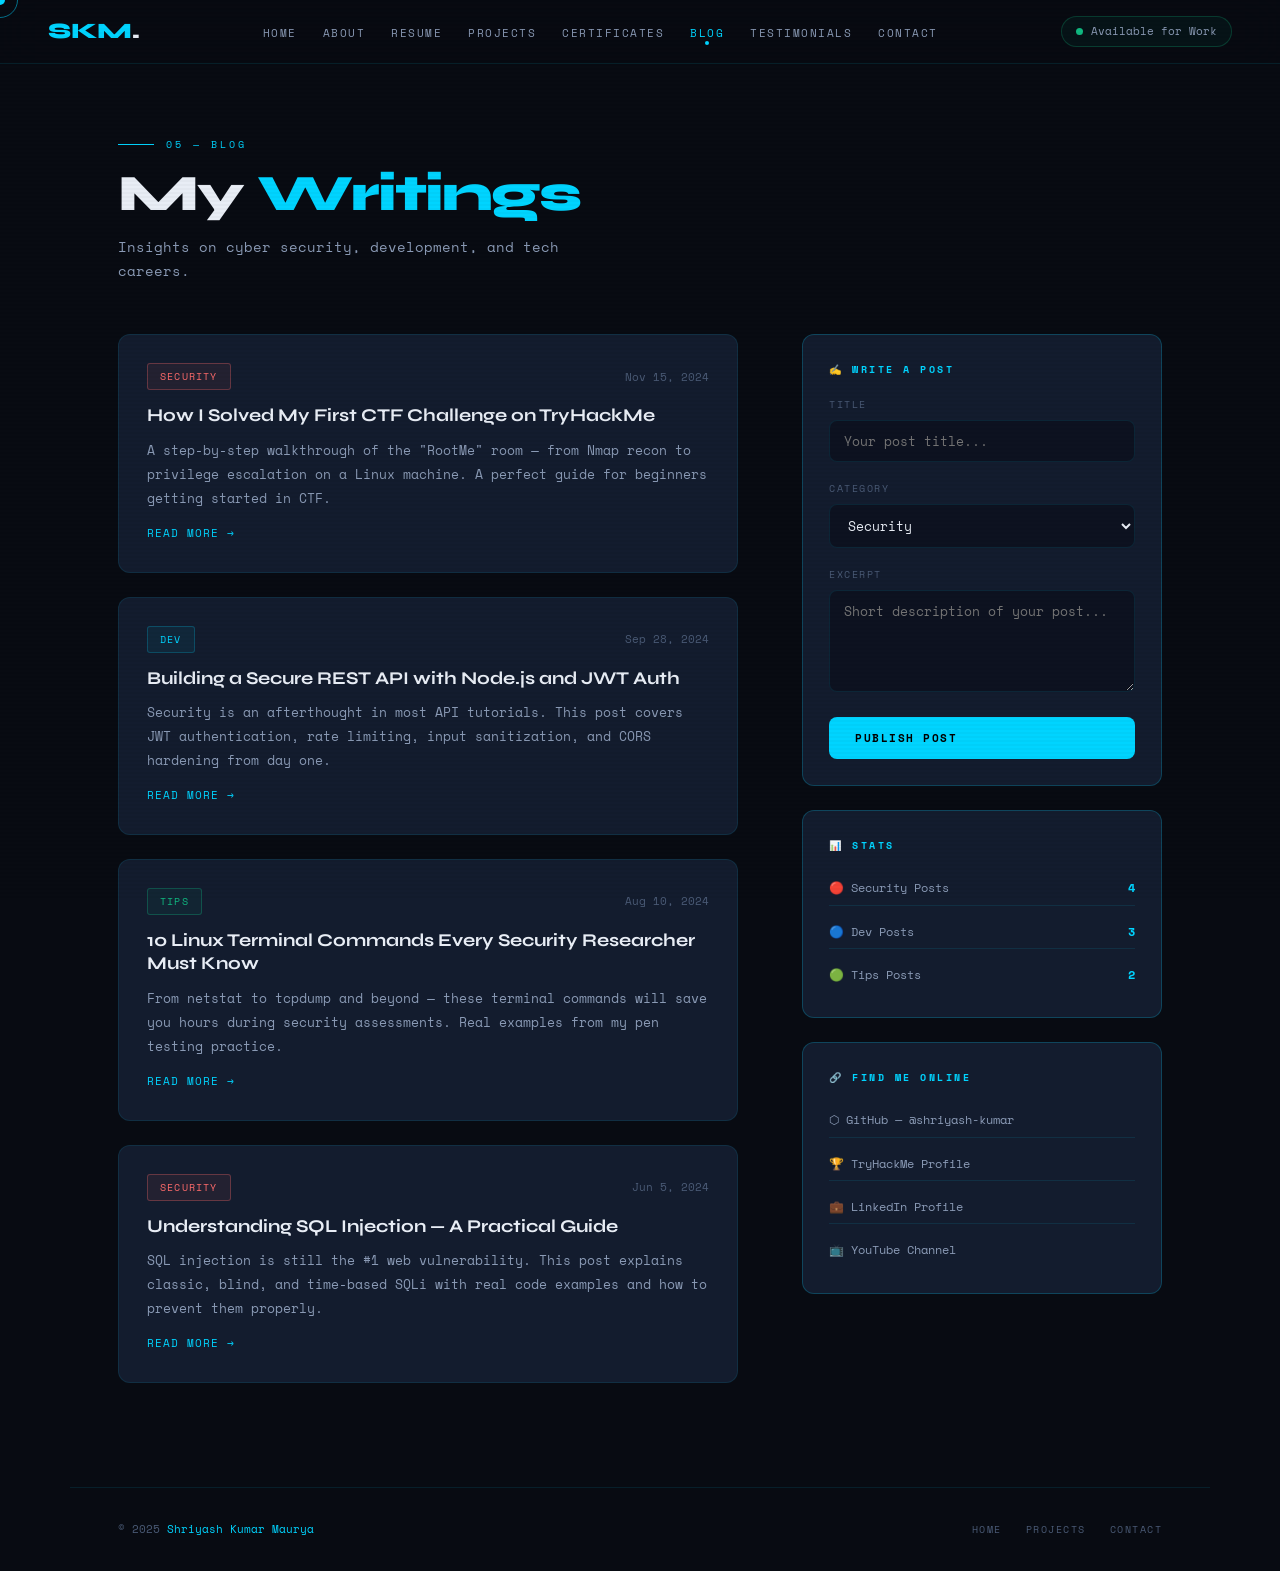
==== pages/blog.html @ 65aac29c "Initial commit" ====
<!DOCTYPE html>
<html lang="en">
<head>
  <meta charset="UTF-8">
  <meta name="viewport" content="width=device-width, initial-scale=1.0">
  <title>Blog — Shriyash Kumar Maurya</title>
  <link rel="stylesheet" href="../css/variables.css">
  <link rel="stylesheet" href="../css/layout.css">
  <link rel="stylesheet" href="../css/pages.css">
</head>
<body data-page="blog">

  <div id="cursor"></div>
  <div id="cursor-ring"></div>

  <nav class="navbar">
    <a class="nav-logo" href="../index.html">SKM<span>.</span></a>
    <ul class="nav-menu" id="nav-menu">
      <li><a href="../index.html"       data-page="home">Home</a></li>
      <li><a href="about.html"          data-page="about">About</a></li>
      <li><a href="resume.html"         data-page="resume">Resume</a></li>
      <li><a href="projects.html"       data-page="projects">Projects</a></li>
      <li><a href="certificates.html"   data-page="certificates">Certificates</a></li>
      <li><a href="blog.html"           data-page="blog">Blog</a></li>
      <li><a href="testimonials.html"   data-page="testimonials">Testimonials</a></li>
      <li><a href="contact.html"        data-page="contact">Contact</a></li>
    </ul>
    <div class="nav-right">
      <div class="nav-status"><div class="status-dot"></div>Available for Work</div>
      <button class="nav-hamburger" id="nav-toggle"><span></span><span></span><span></span></button>
    </div>
  </nav>

  <div class="page-wrapper">
    <div class="container">

      <div class="section-head reveal">
        <div class="section-eyebrow">05 — Blog</div>
        <h1 class="section-title">My <em>Writings</em></h1>
        <p class="section-sub">Insights on cyber security, development, and tech careers.</p>
      </div>

      <div class="blog-layout">

        <!-- Posts -->
        <div>
          <div class="blog-list">

            <article class="blog-card reveal">
              <div class="blog-meta">
                <span class="blog-cat security">Security</span>
                <span class="blog-date">Nov 15, 2024</span>
              </div>
              <h3 class="blog-title">How I Solved My First CTF Challenge on TryHackMe</h3>
              <p class="blog-excerpt">A step-by-step walkthrough of the "RootMe" room — from Nmap recon to privilege escalation on a Linux machine. A perfect guide for beginners getting started in CTF.</p>
              <span class="read-link">Read More →</span>
            </article>

            <article class="blog-card reveal delay-1">
              <div class="blog-meta">
                <span class="blog-cat dev">Dev</span>
                <span class="blog-date">Sep 28, 2024</span>
              </div>
              <h3 class="blog-title">Building a Secure REST API with Node.js and JWT Auth</h3>
              <p class="blog-excerpt">Security is an afterthought in most API tutorials. This post covers JWT authentication, rate limiting, input sanitization, and CORS hardening from day one.</p>
              <span class="read-link">Read More →</span>
            </article>

            <article class="blog-card reveal delay-2">
              <div class="blog-meta">
                <span class="blog-cat tips">Tips</span>
                <span class="blog-date">Aug 10, 2024</span>
              </div>
              <h3 class="blog-title">10 Linux Terminal Commands Every Security Researcher Must Know</h3>
              <p class="blog-excerpt">From netstat to tcpdump and beyond — these terminal commands will save you hours during security assessments. Real examples from my pen testing practice.</p>
              <span class="read-link">Read More →</span>
            </article>

            <article class="blog-card reveal">
              <div class="blog-meta">
                <span class="blog-cat security">Security</span>
                <span class="blog-date">Jun 5, 2024</span>
              </div>
              <h3 class="blog-title">Understanding SQL Injection — A Practical Guide</h3>
              <p class="blog-excerpt">SQL injection is still the #1 web vulnerability. This post explains classic, blind, and time-based SQLi with real code examples and how to prevent them properly.</p>
              <span class="read-link">Read More →</span>
            </article>

            <!-- Dynamic posts from localStorage -->
            <div id="dynamic-posts"></div>

          </div>
        </div>

        <!-- Sidebar -->
        <aside class="blog-sidebar">

          <!-- Write a Post -->
          <div class="sidebar-panel reveal">
            <h4>✍ Write a Post</h4>
            <form id="blog-form">
              <div class="form-group">
                <label>Title</label>
                <input type="text" id="b-title" placeholder="Your post title...">
              </div>
              <div class="form-group">
                <label>Category</label>
                <select id="b-cat">
                  <option value="security">Security</option>
                  <option value="dev">Dev</option>
                  <option value="tips">Tips</option>
                </select>
              </div>
              <div class="form-group">
                <label>Excerpt</label>
                <textarea id="b-excerpt" rows="4" placeholder="Short description of your post..."></textarea>
              </div>
              <button type="submit" class="btn btn-primary" style="width:100%">Publish Post</button>
            </form>
          </div>

          <!-- Stats -->
          <div class="sidebar-panel reveal delay-1">
            <h4>📊 Stats</h4>
            <div class="blog-stats">
              <div class="bstat"><span>🔴 Security Posts</span><span class="bstat-count">4</span></div>
              <div class="bstat"><span>🔵 Dev Posts</span>     <span class="bstat-count">3</span></div>
              <div class="bstat"><span>🟢 Tips Posts</span>    <span class="bstat-count">2</span></div>
            </div>
          </div>

          <!-- Links -->
          <div class="sidebar-panel reveal delay-2">
            <h4>🔗 Find Me Online</h4>
            <div class="sidebar-links">
              <a href="#">⬡ GitHub — @shriyash-kumar</a>
              <a href="#">🏆 TryHackMe Profile</a>
              <a href="#">💼 LinkedIn Profile</a>
              <a href="#">📺 YouTube Channel</a>
            </div>
          </div>

        </aside>
      </div>
    </div>

    <footer class="site-footer">
      <p class="footer-copy">© 2025 <strong>Shriyash Kumar Maurya</strong></p>
      <nav class="footer-nav">
        <a href="../index.html">Home</a>
        <a href="projects.html">Projects</a>
        <a href="contact.html">Contact</a>
      </nav>
    </footer>
  </div>

  <div id="toast"></div>
  <script src="../js/main.js"></script>
  <script src="../js/blog.js"></script>
</body>
</html>
---- css/variables.css ----
/* ========================================
   VARIABLES.CSS — Design Tokens & Root
   Shriyash Kumar Maurya Portfolio
   ======================================== */

@import url('https://fonts.googleapis.com/css2?family=Space+Mono:ital,wght@0,400;0,700;1,400&family=Syne:wght@400;600;700;800&display=swap');

:root {
  /* Colors */
  --bg:        #080b12;
  --bg2:       #0d1220;
  --bg3:       #111827;
  --surface:   #131c2e;
  --surface2:  #1a2540;
  --surface3:  #212f4a;

  --accent:    #00d4ff;
  --accent2:   #7c3aed;
  --accent3:   #10b981;
  --accent4:   #f59e0b;
  --danger:    #ff6b6b;

  --text:      #e8edf5;
  --text2:     #8a9ab5;
  --text3:     #4a5a75;
  --text4:     #2a3a55;

  --border:    rgba(0, 212, 255, 0.10);
  --border2:   rgba(0, 212, 255, 0.22);
  --border3:   rgba(0, 212, 255, 0.40);

  --glow-sm:   0 0 20px rgba(0,212,255,0.10);
  --glow:      0 0 40px rgba(0,212,255,0.15);
  --glow-lg:   0 0 80px rgba(0,212,255,0.20);

  /* Typography */
  --font-head: 'Syne', sans-serif;
  --font-mono: 'Space Mono', monospace;

  /* Spacing */
  --nav-h:   64px;
  --radius:  8px;
  --radius2: 12px;

  /* Transitions */
  --t-fast:  0.15s ease;
  --t-med:   0.25s ease;
  --t-slow:  0.5s ease;
}

*, *::before, *::after {
  margin: 0;
  padding: 0;
  box-sizing: border-box;
}

html {
  scroll-behavior: smooth;
  font-size: 14px;
}

body {
  background: var(--bg);
  color: var(--text);
  font-family: var(--font-mono);
  line-height: 1.7;
  overflow-x: hidden;
  cursor: none;
  min-height: 100vh;
}

/* Scanline overlay */
body::after {
  content: '';
  position: fixed;
  inset: 0;
  background: repeating-linear-gradient(
    0deg,
    transparent, transparent 2px,
    rgba(0,0,0,0.025) 2px, rgba(0,0,0,0.025) 4px
  );
  pointer-events: none;
  z-index: 9990;
}

a { text-decoration: none; color: inherit; }
ul, ol { list-style: none; }
button { font-family: var(--font-mono); cursor: none; }
img { max-width: 100%; display: block; }
input, textarea, select { font-family: var(--font-mono); }

::selection {
  background: rgba(0, 212, 255, 0.25);
  color: var(--accent);
}

::-webkit-scrollbar { width: 5px; }
::-webkit-scrollbar-track { background: var(--bg); }
::-webkit-scrollbar-thumb { background: var(--surface2); border-radius: 4px; }
::-webkit-scrollbar-thumb:hover { background: var(--border2); }
---- css/layout.css ----
/* ========================================
   LAYOUT.CSS — Nav, Footer, Shared Layout
   ======================================== */

/* ---- Custom Cursor ---- */
#cursor {
  width: 10px;
  height: 10px;
  background: var(--accent);
  border-radius: 50%;
  position: fixed;
  top: 0; left: 0;
  pointer-events: none;
  z-index: 9999;
  transform: translate(-50%, -50%);
}

#cursor-ring {
  width: 36px;
  height: 36px;
  border: 1.5px solid rgba(0, 212, 255, 0.5);
  border-radius: 50%;
  position: fixed;
  top: 0; left: 0;
  pointer-events: none;
  z-index: 9998;
  transform: translate(-50%, -50%);
  transition: width 0.2s, height 0.2s, border-color 0.2s;
}

#cursor-ring.hover {
  width: 52px;
  height: 52px;
  border-color: var(--accent);
}

/* ---- Navigation ---- */
.navbar {
  position: fixed;
  top: 0; left: 0; right: 0;
  z-index: 500;
  height: var(--nav-h);
  background: rgba(8, 11, 18, 0.88);
  backdrop-filter: blur(24px);
  border-bottom: 1px solid var(--border);
  display: flex;
  align-items: center;
  justify-content: space-between;
  padding: 0 48px;
}

.nav-logo {
  font-family: var(--font-head);
  font-size: 22px;
  font-weight: 800;
  letter-spacing: -0.5px;
  color: var(--accent);
}
.nav-logo span { color: var(--text); }

.nav-menu {
  display: flex;
  align-items: center;
  gap: 2px;
}

.nav-menu a {
  font-size: 11px;
  letter-spacing: 1.5px;
  text-transform: uppercase;
  color: var(--text2);
  padding: 8px 12px;
  border-radius: var(--radius);
  transition: color var(--t-fast), background var(--t-fast);
  position: relative;
  white-space: nowrap;
}
.nav-menu a:hover { color: var(--accent); background: rgba(0,212,255,0.06); }
.nav-menu a.active { color: var(--accent); }
.nav-menu a.active::after {
  content: '';
  position: absolute;
  bottom: 4px; left: 50%;
  transform: translateX(-50%);
  width: 4px; height: 4px;
  border-radius: 50%;
  background: var(--accent);
}

.nav-right {
  display: flex;
  align-items: center;
  gap: 16px;
}

.nav-status {
  display: flex;
  align-items: center;
  gap: 8px;
  font-size: 11px;
  color: var(--text2);
  border: 1px solid rgba(16,185,129,0.25);
  padding: 5px 14px;
  border-radius: 100px;
  background: rgba(16,185,129,0.05);
}

.status-dot {
  width: 7px; height: 7px;
  border-radius: 50%;
  background: var(--accent3);
  animation: statusPulse 2.2s infinite;
}

@keyframes statusPulse {
  0%, 100% { opacity: 1; box-shadow: 0 0 0 0 rgba(16,185,129,0.5); }
  50%       { opacity: 0.8; box-shadow: 0 0 0 5px rgba(16,185,129,0); }
}

.nav-hamburger {
  display: none;
  flex-direction: column;
  gap: 5px;
  cursor: none;
  padding: 6px;
}
.nav-hamburger span {
  display: block;
  width: 22px; height: 1.5px;
  background: var(--text2);
  transition: all var(--t-med);
}

/* ---- Page Wrapper ---- */
.page-wrapper {
  padding-top: var(--nav-h);
  min-height: 100vh;
  position: relative;
  z-index: 1;
}

/* ---- Container ---- */
.container {
  max-width: 1140px;
  margin: 0 auto;
  padding: 0 48px;
}

/* ---- Section Headers ---- */
.section-head {
  padding: 72px 0 52px;
}
.section-eyebrow {
  display: flex;
  align-items: center;
  gap: 12px;
  font-size: 10px;
  letter-spacing: 3px;
  text-transform: uppercase;
  color: var(--accent);
  margin-bottom: 14px;
}
.section-eyebrow::before {
  content: '';
  display: block;
  width: 36px; height: 1px;
  background: var(--accent);
}
.section-title {
  font-family: var(--font-head);
  font-size: clamp(34px, 4vw, 54px);
  font-weight: 800;
  letter-spacing: -2px;
  line-height: 1.05;
  color: var(--text);
}
.section-title em {
  font-style: normal;
  color: var(--accent);
}
.section-sub {
  margin-top: 14px;
  font-size: 14px;
  color: var(--text2);
  max-width: 480px;
}

/* ---- Buttons ---- */
.btn {
  display: inline-flex;
  align-items: center;
  gap: 8px;
  font-family: var(--font-mono);
  font-size: 11px;
  font-weight: 700;
  letter-spacing: 1.5px;
  text-transform: uppercase;
  padding: 13px 26px;
  border-radius: var(--radius);
  border: none;
  cursor: none;
  transition: all var(--t-med);
  white-space: nowrap;
}
.btn-primary {
  background: var(--accent);
  color: #000;
}
.btn-primary:hover {
  background: #33ddff;
  transform: translateY(-2px);
  box-shadow: 0 8px 28px rgba(0,212,255,0.30);
}
.btn-ghost {
  background: transparent;
  color: var(--text);
  border: 1px solid var(--border2);
}
.btn-ghost:hover {
  border-color: var(--accent);
  color: var(--accent);
  background: rgba(0,212,255,0.05);
}
.btn-danger {
  background: transparent;
  color: var(--danger);
  border: 1px solid rgba(255,107,107,0.3);
}
.btn-danger:hover { background: rgba(255,107,107,0.08); }

/* ---- Cards ---- */
.card {
  background: var(--surface);
  border: 1px solid var(--border);
  border-radius: var(--radius2);
  padding: 28px;
  transition: border-color var(--t-med), box-shadow var(--t-med), transform var(--t-med);
}
.card:hover {
  border-color: var(--border2);
  box-shadow: var(--glow-sm);
}
.card-lift:hover {
  transform: translateY(-4px);
  box-shadow: 0 20px 60px rgba(0,212,255,0.10);
}

/* ---- Form Elements ---- */
.form-group { margin-bottom: 18px; }
.form-group label {
  display: block;
  font-size: 10px;
  letter-spacing: 1.5px;
  text-transform: uppercase;
  color: var(--text3);
  margin-bottom: 7px;
}
.form-group input,
.form-group textarea,
.form-group select {
  width: 100%;
  background: var(--bg2);
  border: 1px solid var(--border);
  border-radius: var(--radius);
  padding: 10px 14px;
  color: var(--text);
  font-family: var(--font-mono);
  font-size: 13px;
  outline: none;
  transition: border-color var(--t-fast);
  resize: vertical;
}
.form-group input:focus,
.form-group textarea:focus,
.form-group select:focus { border-color: var(--accent); }
.form-group select option { background: var(--bg2); }
.form-row { display: grid; grid-template-columns: 1fr 1fr; gap: 18px; }

/* ---- Tags & Chips ---- */
.chip {
  display: inline-block;
  font-size: 10px;
  letter-spacing: 0.5px;
  padding: 4px 12px;
  border-radius: 4px;
  border: 1px solid var(--border);
  color: var(--text3);
  background: var(--surface2);
  transition: all var(--t-fast);
}
.chip:hover { border-color: var(--accent); color: var(--accent); }
.chip-purple { border-color: rgba(124,58,237,0.35); color: var(--accent2); background: rgba(124,58,237,0.06); }
.chip-red    { border-color: rgba(255,107,107,0.3); color: var(--danger); background: rgba(255,107,107,0.05); }
.chip-green  { border-color: rgba(16,185,129,0.3); color: var(--accent3); background: rgba(16,185,129,0.05); }
.chip-cyan   { border-color: var(--border2); color: var(--accent); background: rgba(0,212,255,0.05); }

/* ---- Notification Toast ---- */
#toast {
  position: fixed;
  bottom: 32px; right: 32px;
  background: var(--surface);
  border: 1px solid var(--accent3);
  border-radius: var(--radius2);
  padding: 14px 22px;
  font-size: 12px;
  color: var(--text);
  z-index: 9000;
  opacity: 0;
  transform: translateY(12px);
  pointer-events: none;
  transition: all 0.3s;
}
#toast.show { opacity: 1; transform: translateY(0); }
#toast::before { content: '✓  '; color: var(--accent3); }

/* ---- Scroll Reveal ---- */
.reveal {
  opacity: 0;
  transform: translateY(24px);
  transition: opacity 0.6s ease, transform 0.6s ease;
}
.reveal.delay-1 { transition-delay: 0.1s; }
.reveal.delay-2 { transition-delay: 0.2s; }
.reveal.delay-3 { transition-delay: 0.3s; }
.reveal.delay-4 { transition-delay: 0.4s; }
.reveal.visible { opacity: 1; transform: none; }

/* ---- Footer ---- */
.site-footer {
  border-top: 1px solid var(--border);
  padding: 32px 48px;
  display: flex;
  justify-content: space-between;
  align-items: center;
  max-width: 1140px;
  margin: 0 auto;
  position: relative;
  z-index: 1;
}
.footer-copy { font-size: 11px; color: var(--text3); }
.footer-copy strong { color: var(--accent); font-weight: 400; }
.footer-nav { display: flex; gap: 24px; }
.footer-nav a {
  font-size: 10px;
  letter-spacing: 1.5px;
  text-transform: uppercase;
  color: var(--text3);
  transition: color var(--t-fast);
}
.footer-nav a:hover { color: var(--accent); }

/* ---- Responsive ---- */
@media (max-width: 900px) {
  .navbar { padding: 0 24px; }
  .nav-menu { display: none; }
  .nav-menu.open {
    display: flex;
    flex-direction: column;
    position: fixed;
    top: var(--nav-h); left: 0; right: 0;
    background: var(--bg2);
    border-bottom: 1px solid var(--border);
    padding: 16px 24px;
    gap: 4px;
    z-index: 499;
  }
  .nav-hamburger { display: flex; }
  .container { padding: 0 24px; }
  .site-footer { padding: 24px; flex-direction: column; gap: 12px; }
  .form-row { grid-template-columns: 1fr; }
}
---- css/pages.css ----
/* ========================================
   PAGES.CSS — Resume, Projects, Certs,
               Blog, Testimonials, Contact
   ======================================== */

/* ==================
   RESUME PAGE
   ================== */

.resume-download-row {
  margin-bottom: 48px;
  display: flex;
  align-items: center;
  gap: 16px;
}
.download-badge {
  font-size: 11px;
  color: var(--text3);
  padding: 6px 14px;
  border: 1px solid var(--border);
  border-radius: var(--radius);
}

.resume-cols {
  display: grid;
  grid-template-columns: 1fr 1fr;
  gap: 64px;
  padding-bottom: 80px;
}

.resume-section { margin-bottom: 52px; }

.rs-heading {
  font-family: var(--font-head);
  font-size: 12px;
  font-weight: 700;
  letter-spacing: 2.5px;
  text-transform: uppercase;
  color: var(--accent);
  display: flex;
  align-items: center;
  gap: 10px;
  padding-bottom: 14px;
  border-bottom: 1px solid var(--border);
  margin-bottom: 28px;
}
.rs-heading svg {
  width: 15px; height: 15px;
  stroke: var(--accent);
  fill: none;
  stroke-width: 2;
  flex-shrink: 0;
}

/* Timeline entries */
.entry {
  position: relative;
  padding: 0 0 32px 22px;
  border-left: 1px solid var(--border);
}
.entry:last-child { padding-bottom: 0; }
.entry::before {
  content: '';
  position: absolute;
  left: -4px; top: 5px;
  width: 8px; height: 8px;
  border-radius: 50%;
  background: var(--bg);
  border: 2px solid var(--accent);
  transition: background var(--t-fast);
}
.entry:hover::before { background: var(--accent); }

.entry-date  { font-size: 10px; color: var(--accent); letter-spacing: 1.5px; text-transform: uppercase; margin-bottom: 6px; }
.entry-title { font-family: var(--font-head); font-size: 17px; font-weight: 700; color: var(--text); margin-bottom: 4px; }
.entry-org   { font-size: 12px; color: var(--accent2); margin-bottom: 10px; }
.entry-desc  { font-size: 12px; color: var(--text2); line-height: 1.85; }
.entry-chips { display: flex; flex-wrap: wrap; gap: 6px; margin-top: 10px; }

/* Skill cloud */
.skill-cloud-group { margin-bottom: 22px; }
.skill-cloud-label {
  font-size: 10px;
  letter-spacing: 1.5px;
  text-transform: uppercase;
  color: var(--text3);
  margin-bottom: 10px;
}
.chip-cloud { display: flex; flex-wrap: wrap; gap: 7px; }

/* ==================
   PROJECTS PAGE
   ================== */

.projects-filter {
  display: flex;
  gap: 8px;
  flex-wrap: wrap;
  margin-bottom: 40px;
}
.filter-btn {
  font-family: var(--font-mono);
  font-size: 11px;
  letter-spacing: 1px;
  text-transform: uppercase;
  padding: 7px 16px;
  border-radius: var(--radius);
  border: 1px solid var(--border);
  background: transparent;
  color: var(--text3);
  cursor: none;
  transition: all var(--t-fast);
}
.filter-btn:hover,
.filter-btn.active {
  border-color: var(--accent);
  color: var(--accent);
  background: rgba(0,212,255,0.06);
}

.projects-grid {
  display: grid;
  grid-template-columns: repeat(auto-fill, minmax(320px, 1fr));
  gap: 24px;
  padding-bottom: 80px;
}

.project-card {
  background: var(--surface);
  border: 1px solid var(--border);
  border-radius: var(--radius2);
  overflow: hidden;
  position: relative;
  transition: all 0.3s;
  display: flex;
  flex-direction: column;
}
.project-card:hover {
  border-color: var(--border2);
  transform: translateY(-5px);
  box-shadow: 0 24px 64px rgba(0,212,255,0.09);
}

.project-card-top {
  padding: 26px 26px 0;
  display: flex;
  justify-content: space-between;
  align-items: flex-start;
}
.project-icon {
  width: 46px; height: 46px;
  border-radius: 10px;
  display: flex;
  align-items: center;
  justify-content: center;
  font-size: 24px;
  margin-bottom: 18px;
}
.project-links { display: flex; gap: 8px; }
.proj-link {
  width: 32px; height: 32px;
  display: flex; align-items: center; justify-content: center;
  border: 1px solid var(--border);
  border-radius: var(--radius);
  color: var(--text3);
  font-size: 13px;
  transition: all var(--t-fast);
}
.proj-link:hover { border-color: var(--accent); color: var(--accent); }

.project-card-body {
  padding: 0 26px 26px;
  flex: 1;
  display: flex;
  flex-direction: column;
}
.project-title {
  font-family: var(--font-head);
  font-size: 18px;
  font-weight: 700;
  color: var(--text);
  margin-bottom: 10px;
}
.project-desc {
  font-size: 13px;
  color: var(--text2);
  line-height: 1.85;
  flex: 1;
  margin-bottom: 18px;
}
.project-stack { display: flex; flex-wrap: wrap; gap: 6px; }

.featured-label {
  position: absolute;
  top: 0; right: 24px;
  font-size: 9px;
  letter-spacing: 1.5px;
  text-transform: uppercase;
  color: var(--accent);
  background: rgba(0,212,255,0.08);
  border: 1px solid var(--border2);
  border-top: none;
  padding: 5px 12px 6px;
  border-radius: 0 0 6px 6px;
}

/* ==================
   CERTIFICATES PAGE
   ================== */

.certs-grid {
  display: grid;
  grid-template-columns: repeat(auto-fill, minmax(270px, 1fr));
  gap: 24px;
  padding-bottom: 80px;
}

.cert-card {
  background: var(--surface);
  border: 1px solid var(--border);
  border-radius: var(--radius2);
  padding: 28px;
  position: relative;
  overflow: hidden;
  transition: all 0.3s;
}
.cert-card::before {
  content: '';
  position: absolute;
  top: 0; left: 0; right: 0;
  height: 2px;
  background: linear-gradient(90deg, var(--accent2), var(--accent));
}
.cert-card:hover {
  border-color: var(--border2);
  transform: translateY(-4px);
  box-shadow: 0 16px 48px rgba(0,212,255,0.08);
}

.cert-logo {
  width: 50px; height: 50px;
  border-radius: 10px;
  background: var(--surface2);
  border: 1px solid var(--border);
  display: flex; align-items: center; justify-content: center;
  font-size: 24px;
  margin-bottom: 20px;
}
.cert-title {
  font-family: var(--font-head);
  font-size: 15px;
  font-weight: 700;
  color: var(--text);
  margin-bottom: 8px;
  line-height: 1.35;
}
.cert-issuer { font-size: 12px; color: var(--accent2); margin-bottom: 10px; }
.cert-date   { font-size: 11px; color: var(--text3); letter-spacing: 0.5px; }
.cert-id {
  display: inline-block;
  margin-top: 16px;
  font-size: 10px;
  color: var(--accent);
  letter-spacing: 1px;
  padding: 4px 12px;
  border: 1px solid var(--border2);
  border-radius: 3px;
  background: rgba(0,212,255,0.04);
}

/* ==================
   BLOG PAGE
   ================== */

.blog-layout {
  display: grid;
  grid-template-columns: 1fr 360px;
  gap: 64px;
  padding-bottom: 80px;
  align-items: start;
}

.blog-list { display: flex; flex-direction: column; gap: 24px; }

.blog-card {
  background: var(--surface);
  border: 1px solid var(--border);
  border-radius: var(--radius2);
  padding: 28px;
  cursor: none;
  transition: all 0.25s;
}
.blog-card:hover {
  border-color: var(--border2);
  box-shadow: 0 12px 36px rgba(0,212,255,0.07);
}

.blog-meta {
  display: flex;
  align-items: center;
  gap: 12px;
  margin-bottom: 14px;
}
.blog-cat {
  font-size: 10px;
  letter-spacing: 1.2px;
  text-transform: uppercase;
  padding: 4px 12px;
  border-radius: 3px;
  border: 1px solid;
}
.blog-cat.security { color: var(--danger);  border-color: rgba(255,107,107,0.3); background: rgba(255,107,107,0.07); }
.blog-cat.dev      { color: var(--accent);  border-color: var(--border2);        background: rgba(0,212,255,0.06);   }
.blog-cat.tips     { color: var(--accent3); border-color: rgba(16,185,129,0.3);  background: rgba(16,185,129,0.06);  }

.blog-date  { font-size: 11px; color: var(--text3); margin-left: auto; }
.blog-title {
  font-family: var(--font-head);
  font-size: 18px;
  font-weight: 700;
  color: var(--text);
  margin-bottom: 10px;
  line-height: 1.3;
}
.blog-excerpt { font-size: 13px; color: var(--text2); line-height: 1.85; }
.read-link {
  display: inline-flex;
  align-items: center;
  gap: 6px;
  margin-top: 14px;
  font-size: 11px;
  letter-spacing: 1px;
  text-transform: uppercase;
  color: var(--accent);
}

/* Blog sidebar */
.blog-sidebar { display: flex; flex-direction: column; gap: 24px; position: sticky; top: calc(var(--nav-h) + 24px); }

.sidebar-panel {
  background: var(--surface);
  border: 1px solid var(--border2);
  border-radius: var(--radius2);
  padding: 26px;
}
.sidebar-panel h4 {
  font-size: 10px;
  letter-spacing: 2.5px;
  text-transform: uppercase;
  color: var(--accent);
  margin-bottom: 18px;
}

.blog-stats { display: flex; flex-direction: column; gap: 10px; }
.bstat {
  display: flex;
  justify-content: space-between;
  font-size: 12px;
  color: var(--text2);
  padding: 6px 0;
  border-bottom: 1px solid var(--border);
}
.bstat:last-child { border-bottom: none; }
.bstat-count { color: var(--accent); font-weight: 700; }

.sidebar-links { display: flex; flex-direction: column; gap: 10px; }
.sidebar-links a {
  font-size: 12px;
  color: var(--text2);
  transition: color var(--t-fast);
  padding: 6px 0;
  border-bottom: 1px solid var(--border);
  display: flex; align-items: center; gap: 10px;
}
.sidebar-links a:last-child { border-bottom: none; }
.sidebar-links a:hover { color: var(--accent); }

/* ==================
   TESTIMONIALS PAGE
   ================== */

.testimonials-grid {
  display: grid;
  grid-template-columns: repeat(auto-fill, minmax(300px, 1fr));
  gap: 24px;
  margin-bottom: 52px;
}

.t-card {
  background: var(--surface);
  border: 1px solid var(--border);
  border-radius: var(--radius2);
  padding: 28px;
  transition: all 0.25s;
  position: relative;
}
.t-card:hover { border-color: var(--border2); }

.quote-mark {
  font-family: var(--font-head);
  font-size: 64px;
  line-height: 0.7;
  color: var(--accent);
  opacity: 0.25;
  margin-bottom: 16px;
}
.t-text {
  font-size: 13px;
  color: var(--text2);
  line-height: 1.9;
  font-style: italic;
  margin-bottom: 24px;
}
.t-author {
  display: flex;
  align-items: center;
  gap: 12px;
  padding-top: 18px;
  border-top: 1px solid var(--border);
}
.t-avatar {
  width: 42px; height: 42px;
  border-radius: 50%;
  display: flex;
  align-items: center;
  justify-content: center;
  font-family: var(--font-head);
  font-size: 15px;
  font-weight: 800;
  color: #fff;
  flex-shrink: 0;
}
.t-name { font-size: 13px; font-weight: 700; color: var(--text); }
.t-role { font-size: 11px; color: var(--text3); margin-top: 2px; }

.add-t-form {
  background: var(--surface);
  border: 1px solid var(--border2);
  border-radius: var(--radius2);
  padding: 36px;
  margin-bottom: 80px;
}
.add-t-form h3 {
  font-family: var(--font-head);
  font-size: 18px;
  color: var(--text);
  margin-bottom: 28px;
}

/* ==================
   CONTACT PAGE
   ================== */

.contact-layout {
  display: grid;
  grid-template-columns: 1fr 1fr;
  gap: 80px;
  padding-bottom: 80px;
}

.contact-intro p {
  color: var(--text2);
  font-size: 14px;
  line-height: 1.95;
  margin-bottom: 24px;
}

.contact-links { margin-top: 36px; display: flex; flex-direction: column; gap: 14px; }
.clink {
  display: flex;
  align-items: center;
  gap: 16px;
  padding: 16px 20px;
  background: var(--surface);
  border: 1px solid var(--border);
  border-radius: var(--radius2);
  transition: all 0.25s;
}
.clink:hover { border-color: var(--accent); box-shadow: var(--glow-sm); }
.clink-icon {
  width: 42px; height: 42px;
  border-radius: 10px;
  display: flex;
  align-items: center;
  justify-content: center;
  font-size: 18px;
  flex-shrink: 0;
}
.clink-icon.email    { background: rgba(124,58,237,0.14); }
.clink-icon.github   { background: rgba(0,212,255,0.10); }
.clink-icon.linkedin { background: rgba(0,119,181,0.14); }
.clink-icon.phone    { background: rgba(16,185,129,0.12); }
.clink-label { font-size: 10px; letter-spacing: 1.5px; text-transform: uppercase; color: var(--text3); }
.clink-value { font-size: 13px; color: var(--text); }

.contact-form-card {
  background: var(--surface);
  border: 1px solid var(--border);
  border-radius: var(--radius2);
  padding: 36px;
}
.contact-form-card h3 {
  font-family: var(--font-head);
  font-size: 20px;
  color: var(--text);
  margin-bottom: 30px;
}
.btn-send {
  width: 100%;
  padding: 14px;
  background: var(--accent);
  color: #000;
  border: none;
  border-radius: var(--radius);
  cursor: none;
  font-family: var(--font-mono);
  font-size: 12px;
  font-weight: 700;
  letter-spacing: 2px;
  text-transform: uppercase;
  transition: all var(--t-med);
  margin-top: 4px;
}
.btn-send:hover { background: #33ddff; transform: translateY(-1px); box-shadow: 0 8px 24px rgba(0,212,255,0.25); }

/* ---- Responsive ---- */
@media (max-width: 900px) {
  .resume-cols    { grid-template-columns: 1fr; gap: 0; }
  .blog-layout    { grid-template-columns: 1fr; }
  .blog-sidebar   { position: static; }
  .contact-layout { grid-template-columns: 1fr; gap: 40px; }
}
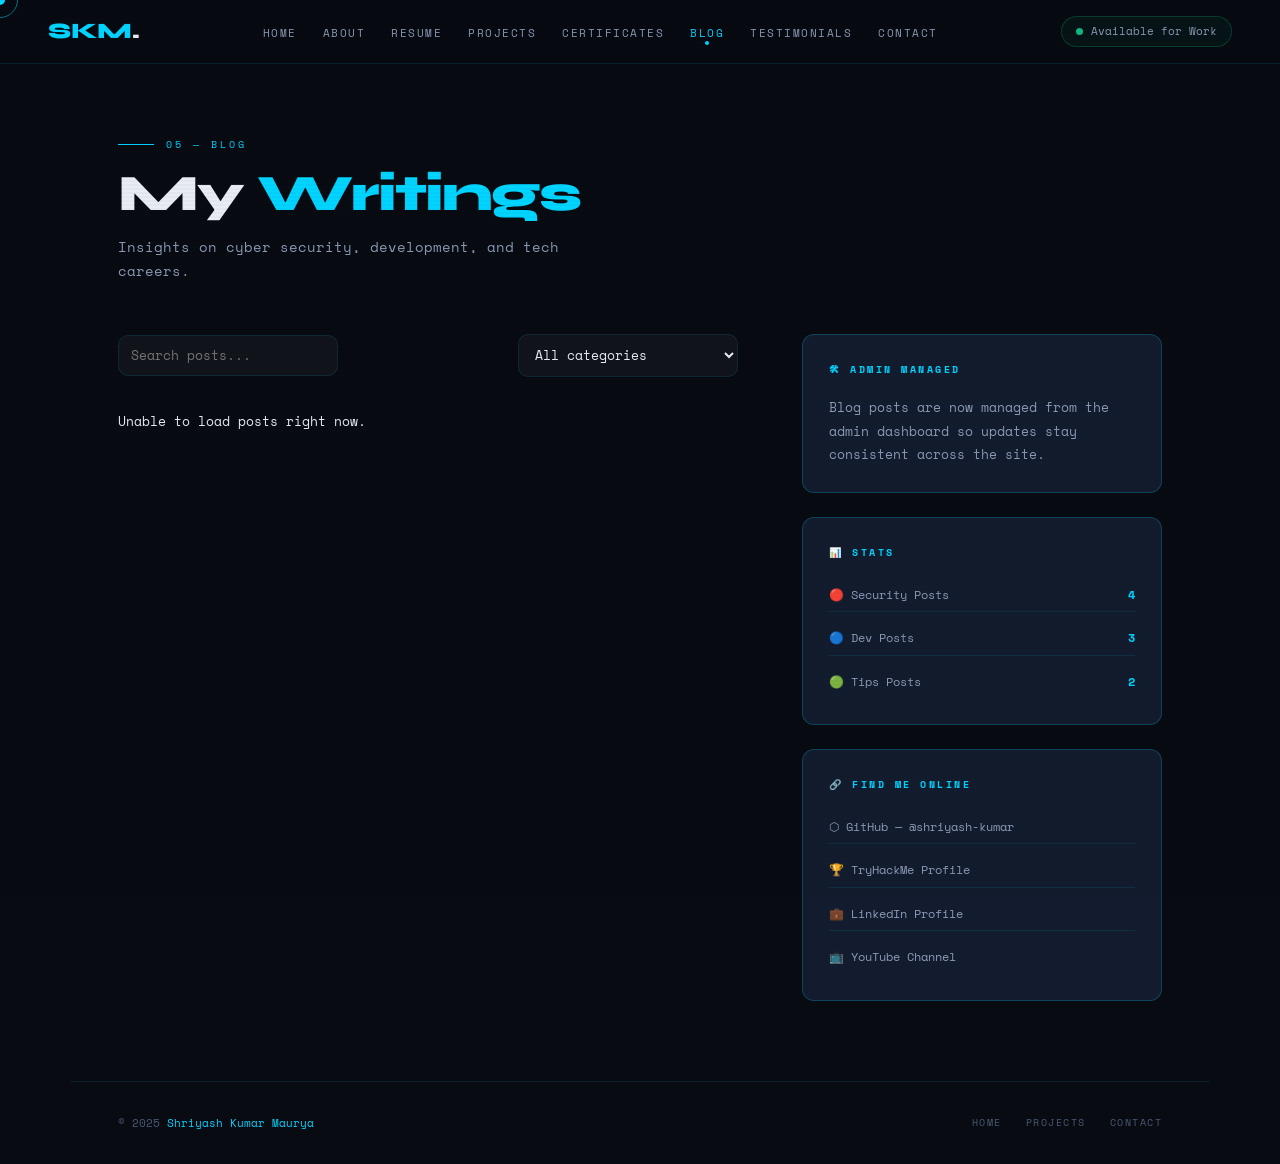
==== commit 1ad8a4a4: "Initial commit" ====
--- a/pages/blog.html
+++ b/pages/blog.html
@@ -44,79 +44,26 @@
 
         <!-- Posts -->
         <div>
-          <div class="blog-list">
-
-            <article class="blog-card reveal">
-              <div class="blog-meta">
-                <span class="blog-cat security">Security</span>
-                <span class="blog-date">Nov 15, 2024</span>
-              </div>
-              <h3 class="blog-title">How I Solved My First CTF Challenge on TryHackMe</h3>
-              <p class="blog-excerpt">A step-by-step walkthrough of the "RootMe" room — from Nmap recon to privilege escalation on a Linux machine. A perfect guide for beginners getting started in CTF.</p>
-              <span class="read-link">Read More →</span>
-            </article>
-
-            <article class="blog-card reveal delay-1">
-              <div class="blog-meta">
-                <span class="blog-cat dev">Dev</span>
-                <span class="blog-date">Sep 28, 2024</span>
-              </div>
-              <h3 class="blog-title">Building a Secure REST API with Node.js and JWT Auth</h3>
-              <p class="blog-excerpt">Security is an afterthought in most API tutorials. This post covers JWT authentication, rate limiting, input sanitization, and CORS hardening from day one.</p>
-              <span class="read-link">Read More →</span>
-            </article>
-
-            <article class="blog-card reveal delay-2">
-              <div class="blog-meta">
-                <span class="blog-cat tips">Tips</span>
-                <span class="blog-date">Aug 10, 2024</span>
-              </div>
-              <h3 class="blog-title">10 Linux Terminal Commands Every Security Researcher Must Know</h3>
-              <p class="blog-excerpt">From netstat to tcpdump and beyond — these terminal commands will save you hours during security assessments. Real examples from my pen testing practice.</p>
-              <span class="read-link">Read More →</span>
-            </article>
-
-            <article class="blog-card reveal">
-              <div class="blog-meta">
-                <span class="blog-cat security">Security</span>
-                <span class="blog-date">Jun 5, 2024</span>
-              </div>
-              <h3 class="blog-title">Understanding SQL Injection — A Practical Guide</h3>
-              <p class="blog-excerpt">SQL injection is still the #1 web vulnerability. This post explains classic, blind, and time-based SQLi with real code examples and how to prevent them properly.</p>
-              <span class="read-link">Read More →</span>
-            </article>
-
-            <!-- Dynamic posts from localStorage -->
-            <div id="dynamic-posts"></div>
-
+          <div class="blog-controls reveal">
+            <input type="search" id="blogSearch" class="search-input" placeholder="Search posts..." />
+            <select id="blogFilter" class="filter-select">
+              <option value="all">All categories</option>
+              <option value="security">Security</option>
+              <option value="dev">Dev</option>
+              <option value="tips">Tips</option>
+            </select>
           </div>
+          <div class="blog-list" id="blogList"></div>
+          <div id="blogPagination" class="admin-pagination"></div>
         </div>
 
         <!-- Sidebar -->
         <aside class="blog-sidebar">
 
-          <!-- Write a Post -->
+          <!-- Admin-managed posts -->
           <div class="sidebar-panel reveal">
-            <h4>✍ Write a Post</h4>
-            <form id="blog-form">
-              <div class="form-group">
-                <label>Title</label>
-                <input type="text" id="b-title" placeholder="Your post title...">
-              </div>
-              <div class="form-group">
-                <label>Category</label>
-                <select id="b-cat">
-                  <option value="security">Security</option>
-                  <option value="dev">Dev</option>
-                  <option value="tips">Tips</option>
-                </select>
-              </div>
-              <div class="form-group">
-                <label>Excerpt</label>
-                <textarea id="b-excerpt" rows="4" placeholder="Short description of your post..."></textarea>
-              </div>
-              <button type="submit" class="btn btn-primary" style="width:100%">Publish Post</button>
-            </form>
+            <h4>🛠 Admin Managed</h4>
+            <p style="font-size:0.92rem;color:var(--text2);line-height:1.8;">Blog posts are now managed from the admin dashboard so updates stay consistent across the site.</p>
           </div>
 
           <!-- Stats -->
--- a/css/pages.css
+++ b/css/pages.css
@@ -2,6 +2,24 @@
    PAGES.CSS — Resume, Projects, Certs,
                Blog, Testimonials, Contact
    ======================================== */
+
+body[data-page="admin-dashboard"],
+body[data-page="admin-login"] {
+  cursor: auto !important;
+}
+
+body[data-page="admin-dashboard"] a,
+body[data-page="admin-dashboard"] button,
+body[data-page="admin-dashboard"] input,
+body[data-page="admin-dashboard"] select,
+body[data-page="admin-dashboard"] textarea,
+body[data-page="admin-login"] a,
+body[data-page="admin-login"] button,
+body[data-page="admin-login"] input,
+body[data-page="admin-login"] select,
+body[data-page="admin-login"] textarea {
+  cursor: pointer !important;
+}
 
 /* ==================
    RESUME PAGE
@@ -92,12 +110,30 @@
    PROJECTS PAGE
    ================== */
 
+.projects-controls,
+.blog-controls {
+  display: flex;
+  align-items: center;
+  justify-content: space-between;
+  gap: 12px;
+  flex-wrap: wrap;
+  margin-bottom: 24px;
+}
+
+.projects-toolbar-right {
+  display: flex;
+  align-items: center;
+  gap: 10px;
+  flex-wrap: wrap;
+}
+
 .projects-filter {
   display: flex;
   gap: 8px;
   flex-wrap: wrap;
-  margin-bottom: 40px;
-}
+  margin-bottom: 0;
+}
+
 .filter-btn {
   font-family: var(--font-mono);
   font-size: 11px;
@@ -116,6 +152,24 @@
   border-color: var(--accent);
   color: var(--accent);
   background: rgba(0,212,255,0.06);
+}
+
+.search-input,
+.filter-select {
+  background: rgba(255, 255, 255, 0.04);
+  border: 1px solid var(--border);
+  border-radius: 10px;
+  color: var(--text);
+  padding: 10px 12px;
+  font-size: 0.9rem;
+  outline: none;
+  min-width: 220px;
+}
+
+.search-input:focus,
+.filter-select:focus {
+  border-color: var(--accent);
+  box-shadow: 0 0 0 1px rgba(0, 212, 255, 0.15);
 }
 
 .projects-grid {
@@ -216,6 +270,10 @@
 }
 
 .cert-card {
+  display: block;
+  color: inherit;
+  text-decoration: none;
+  cursor: pointer;
   background: var(--surface);
   border: 1px solid var(--border);
   border-radius: var(--radius2);
@@ -524,9 +582,156 @@
 .btn-send:hover { background: #33ddff; transform: translateY(-1px); box-shadow: 0 8px 24px rgba(0,212,255,0.25); }
 
 /* ---- Responsive ---- */
+/* ---- Admin Panel Styles ---- */
+.admin-login-shell {
+  min-height: 70vh;
+  display: grid;
+  place-items: center;
+}
+.admin-login-card,
+.admin-card,
+.admin-shell {
+  background: linear-gradient(180deg, rgba(13,16,32,0.92), rgba(6,10,20,0.93));
+  border: 1px solid var(--border);
+  border-radius: 18px;
+  box-shadow: inset 0 1px 0 rgba(255,255,255,0.04);
+}
+.admin-login-card {
+  max-width: 460px;
+  width: 100%;
+  padding: 42px 32px;
+}
+.admin-shell {
+  padding: 32px;
+}
+.admin-panel-head {
+  display: flex;
+  align-items: center;
+  justify-content: space-between;
+  gap: 16px;
+  margin-bottom: 24px;
+}
+.admin-panel-grid {
+  display: grid;
+  grid-template-columns: 1.1fr 0.9fr;
+  gap: 24px;
+}
+.admin-card {
+  padding: 22px;
+}
+.admin-form {
+  display: flex;
+  flex-direction: column;
+  gap: 14px;
+}
+.admin-form label {
+  display: flex;
+  flex-direction: column;
+  gap: 6px;
+  font-size: 0.9rem;
+  color: var(--text2);
+}
+.admin-form input,
+.admin-form textarea,
+.admin-form select {
+  background: rgba(255,255,255,0.06);
+  border: 1px solid var(--border);
+  color: var(--text);
+  border-radius: 10px;
+  padding: 12px 14px;
+  font: inherit;
+}
+.admin-checkbox {
+  flex-direction: row;
+  align-items: center;
+}
+.admin-message {
+  min-height: 24px;
+  margin-top: 10px;
+  font-size: 0.92rem;
+}
+.admin-toolbar {
+  display: flex;
+  gap: 10px;
+  margin-bottom: 12px;
+  flex-wrap: wrap;
+}
+.admin-toolbar input,
+.admin-toolbar select {
+  flex: 1;
+  min-width: 180px;
+}
+.admin-list {
+  display: flex;
+  flex-direction: column;
+  gap: 12px;
+}
+.admin-list-item {
+  display: flex;
+  justify-content: space-between;
+  gap: 12px;
+  align-items: center;
+  background: rgba(255,255,255,0.04);
+  border: 1px solid var(--border);
+  border-radius: 12px;
+  padding: 14px;
+}
+.admin-list-item p {
+  margin: 6px 0 0;
+  color: var(--text2);
+  font-size: 0.9rem;
+}
+.admin-list-actions {
+  display: flex;
+  gap: 8px;
+}
+.admin-list-actions button {
+  background: transparent;
+  border: 1px solid var(--border);
+  color: var(--text);
+  padding: 8px 10px;
+  border-radius: 8px;
+  cursor: pointer;
+}
+.admin-pagination {
+  display: flex;
+  justify-content: flex-end;
+  gap: 8px;
+  flex-wrap: wrap;
+  margin-top: 12px;
+}
+.admin-pagination .page-btn {
+  background: rgba(255,255,255,0.05);
+  border: 1px solid var(--border);
+  color: var(--text);
+  min-width: 36px;
+  height: 36px;
+  border-radius: 8px;
+  cursor: pointer;
+}
+.admin-pagination .page-btn.active {
+  background: var(--accent);
+  color: #071119;
+}
+.btn-delete { color: #ff9a9a !important; }
+
 @media (max-width: 900px) {
   .resume-cols    { grid-template-columns: 1fr; gap: 0; }
   .blog-layout    { grid-template-columns: 1fr; }
   .blog-sidebar   { position: static; }
   .contact-layout { grid-template-columns: 1fr; gap: 40px; }
-}
+  .admin-panel-grid { grid-template-columns: 1fr; }
+  .admin-panel-head { flex-direction: column; align-items: flex-start; }
+  .projects-controls,
+  .blog-controls {
+    align-items: stretch;
+  }
+  .projects-toolbar-right {
+    width: 100%;
+  }
+  .search-input,
+  .filter-select {
+    min-width: 0;
+    width: 100%;
+  }
+}
